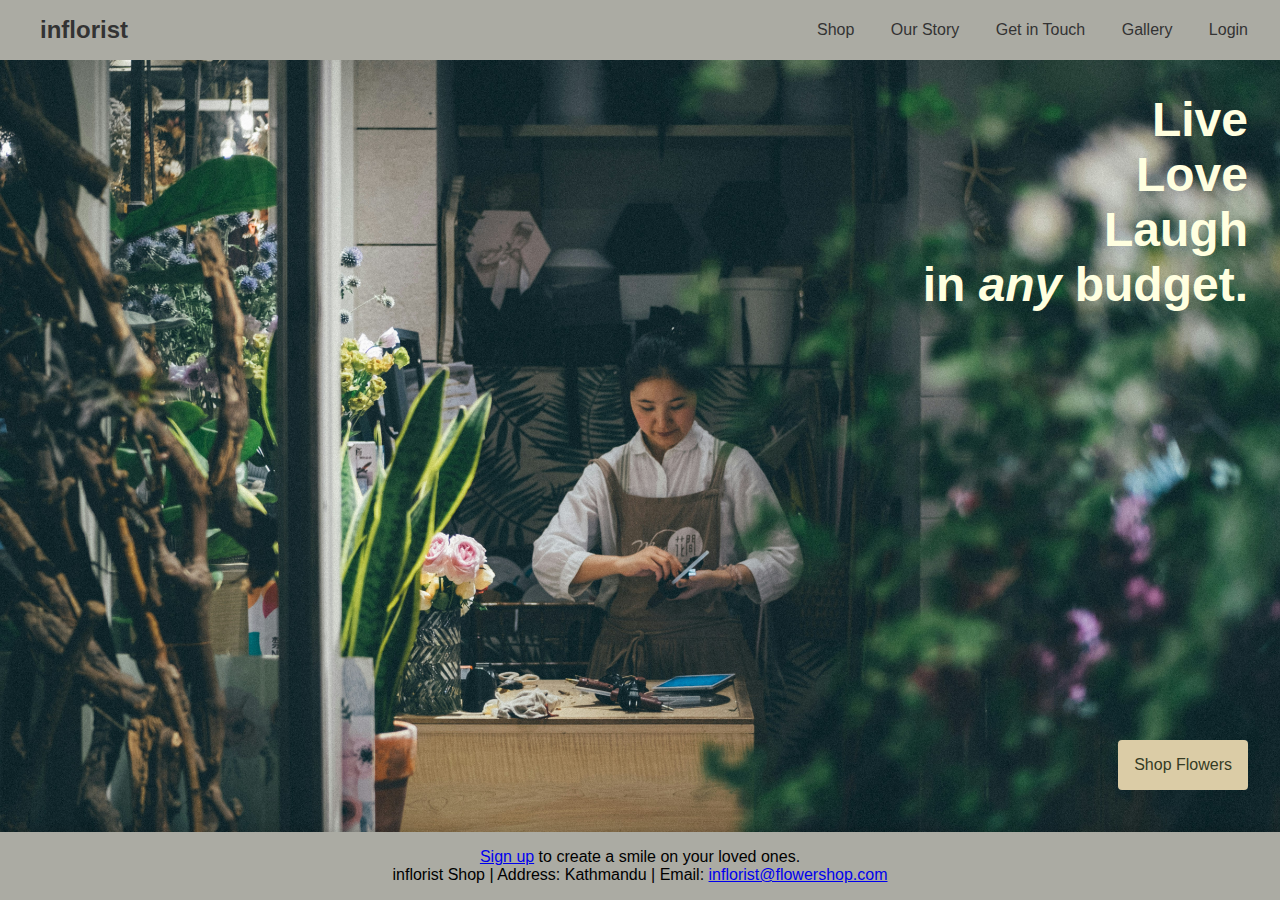
==== index.html @ 32eb89dd "made a shop page inspired from amazon/daraz and own imagination" ====
<!DOCTYPE html>
<html lang="en">
<head>
    <meta charset="UTF-8">
    <meta name="viewport" content="width=device-width, initial-scale=1.0">
    <title>Flower shop</title>
    <link rel="stylesheet" href="style.css">
    <style>
        footer {
            padding: 1rem;
            text-align: center;
            box-shadow: 0 -4px 8px rgba(0, 0, 0, 0.1);
            margin-top: auto;
        }
    </style>
</head>
<body>
    <div class="navbar">
        <a href="index.html" class="logo">inflorist</a>
        <div>
            <a href="shop.html" target="_blank">Shop</a>
            <a href="about.html" target="_blank">Our Story</a>
            <a href="contact.html" target="_blank">Get in Touch</a>
            <a href="gallery.html" target="_blank">Gallery</a>
            <a href="login.html" target="_blank">Login</a>
        </div>
    </div>

    <div class="maintext">
        <div class="text">
            <h1>Live<br>Love<br>Laugh<br> in <i>any</i> budget.</h1>
        </div>
        <div class="button-container">
            <a href="shop.html"><button>Shop Flowers</button></a>
        </div>
    </div>
    <footer>
        <p><a href="login.html">Sign up</a> to create a smile on your loved ones.</p>
        <p>inflorist Shop | Address: Kathmandu | Email: <a href="mailto:inflorist@flowershop.com">inflorist@flowershop.com</a></p>
    </footer>
</body>
</html>
---- style.css ----
* {
    margin: 0;
    padding: 0;
    box-sizing: border-box;
}

body {
    font-family: Arial, sans-serif;
    display: flex;
    flex-direction: column;
    height: 100vh;
}

.navbar {
    display: flex;
    justify-content: space-between;
    align-items: center;
    padding: 1em;
    background-color: #ababa3;
}

.navbar .logo {
    font-size: 1.5em;
    font-weight: bold;
}

.navbar a {
    margin: 0 1em;
    text-decoration: none;
    color: #333;
}

.navbar a:hover {
    color: #8d8060;
}

.maintext {
    background-image: url("idk.jpg");
    background-size: cover;
    background-position: center;
    height: 100vh;
    flex: 1;
    display: flex;
    flex-direction: column;
    justify-content: space-between;
    align-items: stretch;
    padding: 2em;
}

.maintext .text {
    align-self: flex-end;
}

.maintext h1 {
    color: #FFFFE0;
    font-size: 3em;
    text-align: right;
    margin: 1;
}

.maintext .button-container {
    align-self: flex-end;
}

.maintext button {
    padding: 1em 1em;
    font-size: 1em;
    background-color: #dbcca6;
    color: #353b24;
    border: none;
    cursor: pointer;
    margin-top: 1em;
}

.maintext button:hover {
    background-color: #657052;
}

footer {
    background-color: #ababa3;
    text-align: center;

    margin-top: auto;
}
.box {
    display: flex;
   
    background-color:  #cacabe;
    max-width: 100%;
    margin: 20px;
}

.content {
    padding: 20px;
    flex: 1;
    font-size: 2em;
}

.form-box {
    padding: 20px;
    flex: 1;
    border-left: 1px solid #ddd;
}

form {
    display: flex;
    flex-direction: column;
}

label {
    margin-top: 10px;
    margin-bottom: 5px;
}

input, select, textarea, button {
    padding: 10px;
    margin-bottom: 10px;
    border: 1px solid #ddd;
    border-radius: 4px;
}

button {
    background-color: black;
    color: white;
    border: none;
    cursor: pointer;
    padding: 15px;
}

button:hover {
    background-color: darkgray;
}
.gallery {
    display: flex;
    flex-wrap: wrap;
    gap: 20px;
    padding: 20px;
}

.gallery-item {
    background-color: #fff;
    border-radius: 10px;
    box-shadow: 0 4px 8px rgba(0, 0, 0, 0.1);
    overflow: hidden;
    text-align: center;
    width: 300px;
    transition: transform 0.3s;
}

.gallery-item:hover {
    transform: scale(1.05);
}

.gallery-item img {
    width: 100%;
    height: auto;
}

.gallery-item h3 {
    margin: 10px 0;
    font-size: 1.2rem;
}

.gallery-item p {
    color: #666;
    font-size: 1rem;
    margin: 0 0 10px;
}

.gallery-item .price {
    font-size: 1.1rem;
    font-weight: bold;
    color: #333;
}

.gallery-item .delivery {
    color: #28a745;
    font-size: 0.9rem;
    margin-bottom: 10px;
}
.login-container {
    background-color: #e7e7dd;
    padding: 2rem;
    border-radius: 10px;
  
    text-align: center;
    width: 300px;
}

.login-container h2 {
    margin-bottom: 1rem;
    color: #333;
    font-size: 1.5rem;
}

.login-container input[type="text"],
.login-container input[type="password"] {
    width: 100%;
    padding: 0.75rem;
    margin-bottom: 1rem;
    border: 1px solid #ddd;
    border-radius: 5px;
    box-sizing: border-box;
    font-size: 1rem;
}

.login-container .forgot,
.login-container .signup {
    display: block;
    margin-top: 0.5rem;
    margin-bottom: 0.5rem;
    color: #204772;
    text-decoration: none;
    font-size: 0.9rem;
}


.login-container button[type="submit"] {
    width: 100%;
    padding: 0.75rem;
    border: none;
    border-radius: 5px;
    background-color: #afc9a5;
    font-size: 1rem;
    cursor: pointer;
    transition: background-color 0.3s;
}

.login-container button[type="submit"]:hover {
    background-color: #6f8168;
}
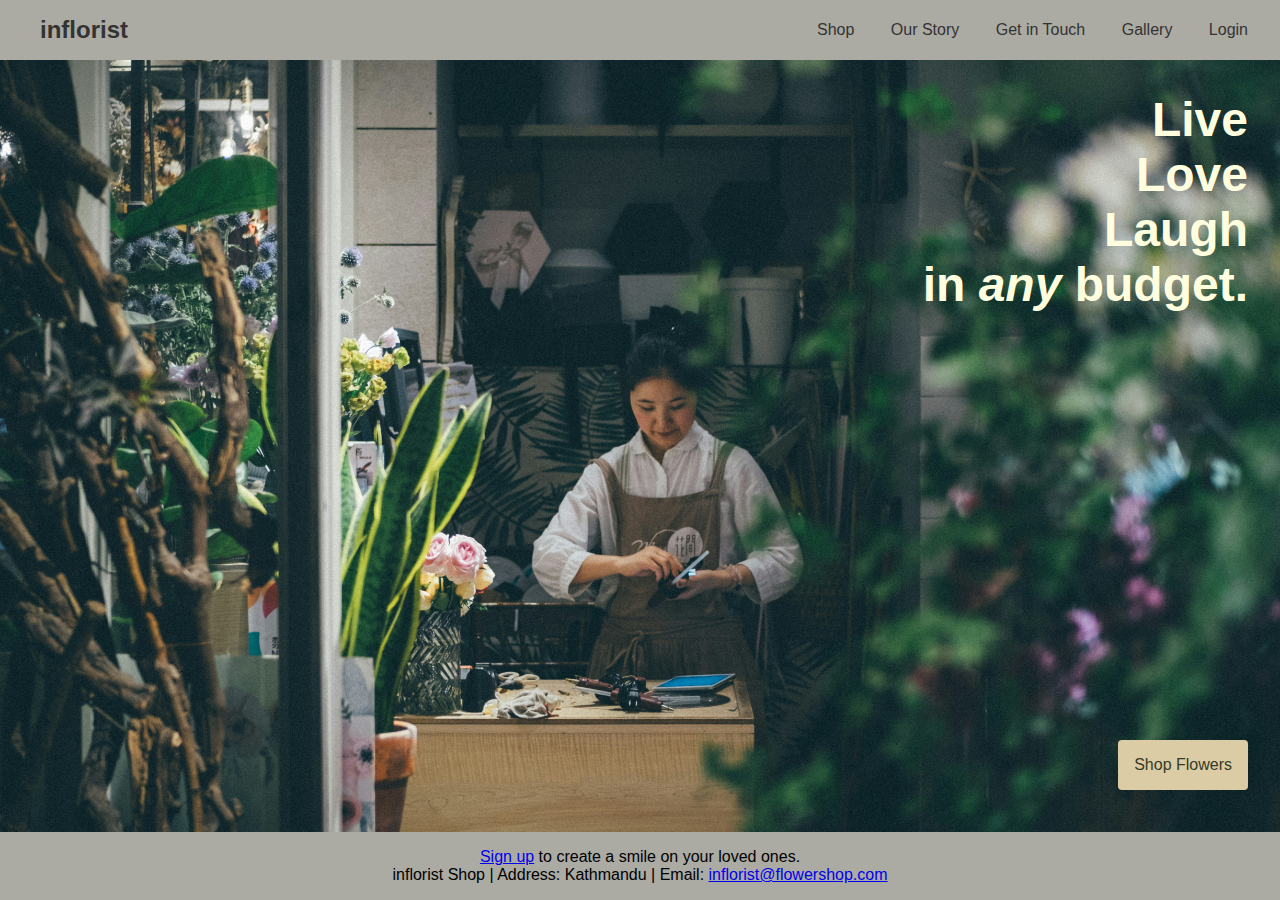
==== commit e27b349f: "Updated the footer and header in each section" ====
--- a/index.html
+++ b/index.html
@@ -9,7 +9,7 @@
         footer {
             padding: 1rem;
             text-align: center;
-            box-shadow: 0 -4px 8px rgba(0, 0, 0, 0.1);
+           
             margin-top: auto;
         }
     </style>
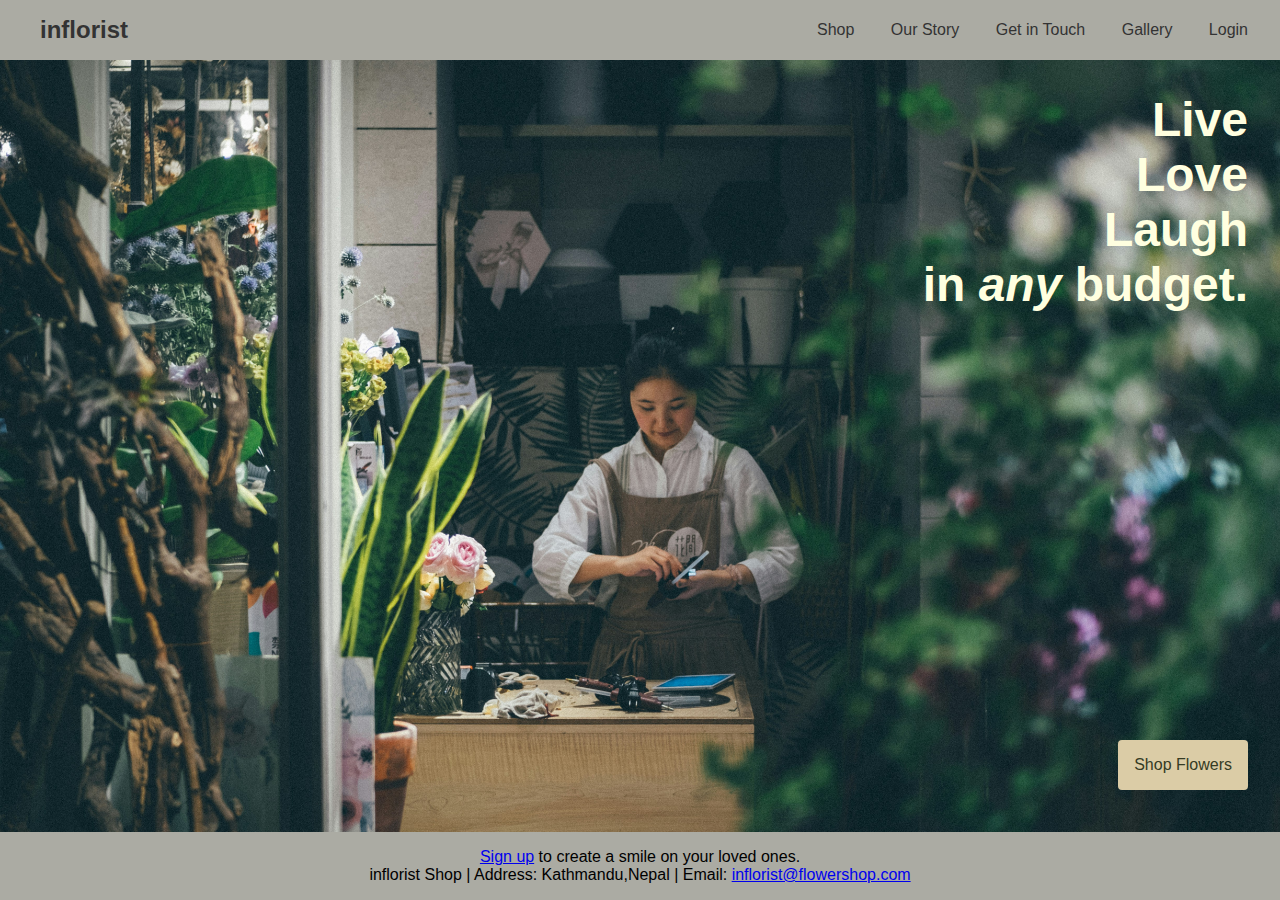
==== commit 570830aa: "Deleted few CSS code to maintain the layout" ====
--- a/index.html
+++ b/index.html
@@ -36,7 +36,7 @@
     </div>
     <footer>
         <p><a href="login.html">Sign up</a> to create a smile on your loved ones.</p>
-        <p>inflorist Shop | Address: Kathmandu | Email: <a href="mailto:inflorist@flowershop.com">inflorist@flowershop.com</a></p>
+        <p>inflorist Shop | Address: Kathmandu,Nepal | Email: <a href="mailto:inflorist@flowershop.com">inflorist@flowershop.com</a></p>
     </footer>
 </body>
 </html>
